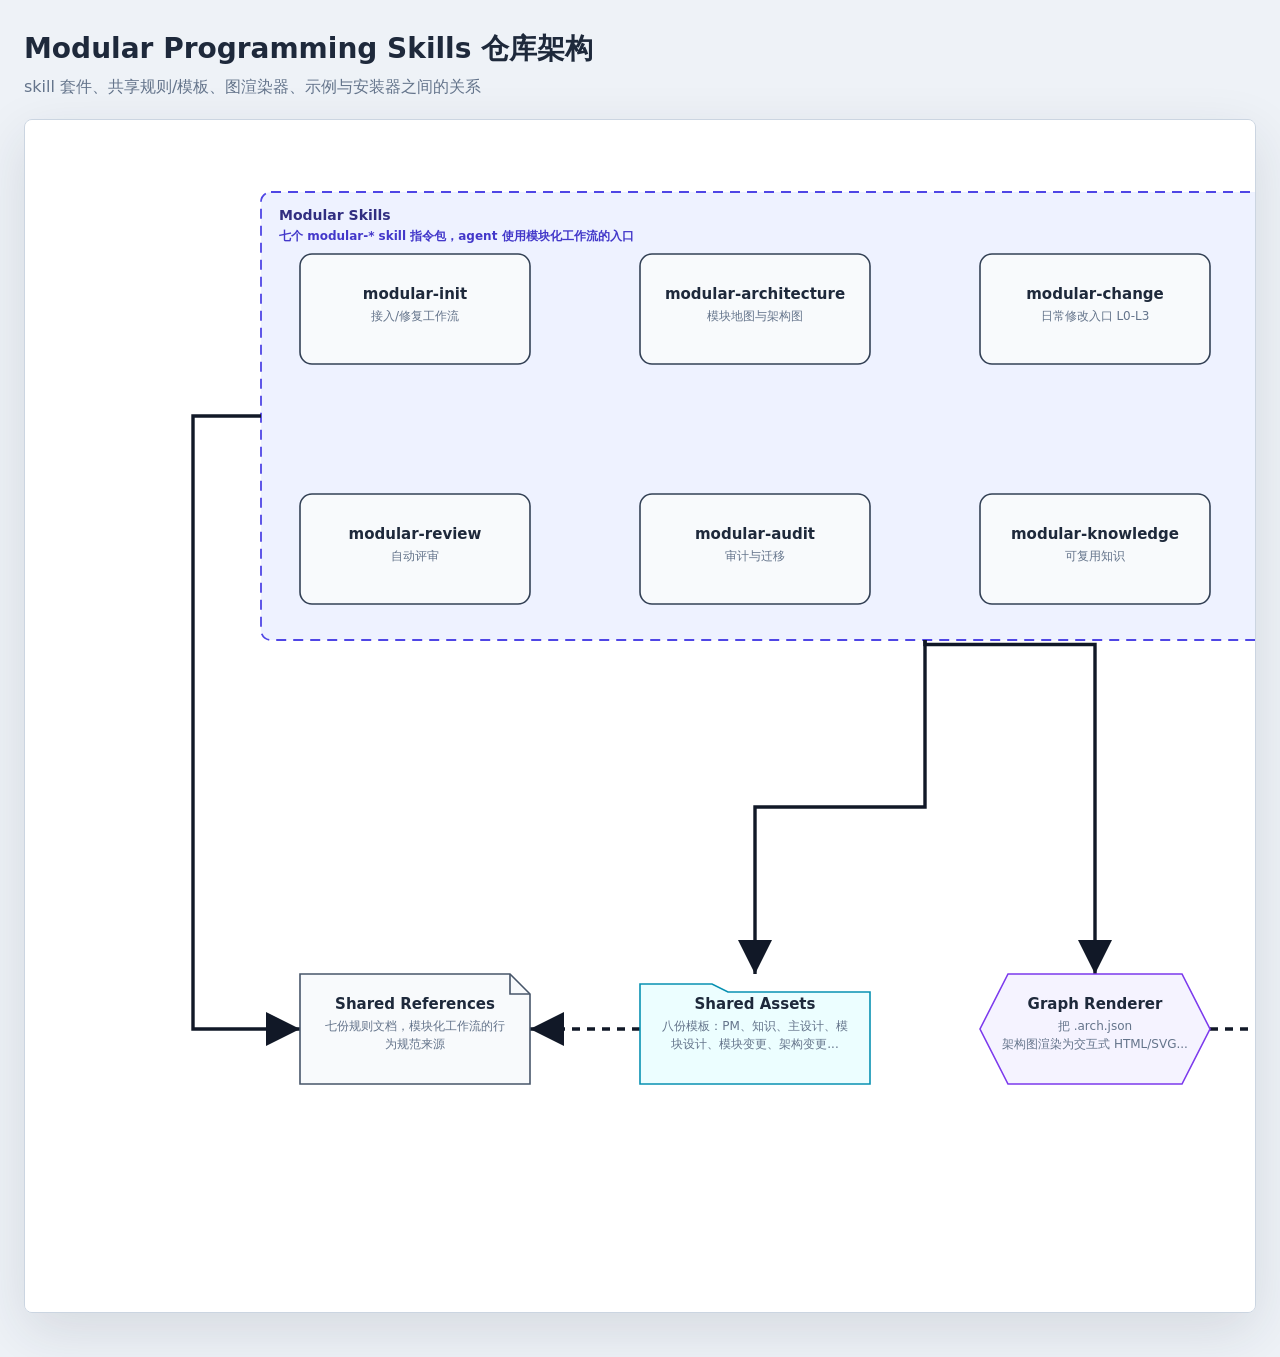
==== PM/skills/architecture/rendered/current-project-architecture.html @ ddc60a47 "chore: ensure .gitignore" ====
<!doctype html>
<html lang="zh-CN">
  <head>
    <meta charset="utf-8">
    <meta name="viewport" content="width=device-width, initial-scale=1">
    <title>Modular Programming Skills 仓库架构</title>
    <style>
      :root {
        color-scheme: light;
        --ink: #1e293b;
        --muted: #64748b;
        --line: #111827;
        --paper: #ffffff;
        --warning-bg: #fff7ed;
        --warning-line: #fb923c;
      }
      body {
        margin: 0;
        font-family: Inter, ui-sans-serif, system-ui, -apple-system, BlinkMacSystemFont, "Segoe UI", sans-serif;
        background: #eef2f7;
        color: var(--ink);
      }
      main {
        max-width: none;
        margin: 0 auto;
        padding: 32px 24px 44px;
      }
      header {
        max-width: 1120px;
        margin-bottom: 20px;
      }
      h1 {
        margin: 0 0 8px;
        font-size: 28px;
        line-height: 1.2;
        letter-spacing: 0;
      }
      p {
        margin: 0;
        color: var(--muted);
        line-height: 1.6;
      }
      .canvas {
        overflow: auto;
        background: var(--paper);
        border: 1px solid #cbd5e1;
        border-radius: 8px;
        box-shadow: 0 18px 55px rgba(30, 41, 59, 0.12);
      }
      .diagram {
        display: block;
        width: 100%;
        height: auto;
      }
      .node-shape {
        stroke-width: 1.6;
      }
      .node-link,
      .group-link {
        cursor: pointer;
        text-decoration: none;
      }
      .node-link:hover .node-shape,
      .node-link:focus .node-shape,
      .group-link:hover .group-shape,
      .group-link:focus .group-shape {
        stroke-width: 2.6;
      }
      .node-line {
        fill: none;
        stroke-width: 1.6;
      }
      .group-shape {
        fill: #eef2ff;
        stroke: #4f46e5;
        stroke-width: 1.8;
        stroke-dasharray: 10 7;
      }
      .group-title {
        fill: #312e81;
        font-size: 14px;
        font-weight: 800;
      }
      .group-description {
        fill: #4338ca;
        font-size: 12px;
        font-weight: 600;
      }
      .node-title {
        fill: var(--ink);
        font-size: 15px;
        font-weight: 700;
      }
      .node-description {
        fill: var(--muted);
        font-size: 12px;
      }
      .relation-line {
        fill: none;
        stroke: var(--line);
        stroke-width: 2.8;
      }
      .relation-line-inner {
        stroke-width: 1.5;
      }
      .relation-line-outer {
        stroke-width: 3.4;
      }
      .relation-hitbox {
        fill: none;
        stroke: transparent;
        stroke-width: 18;
        pointer-events: stroke;
        cursor: help;
      }
      .relation-hover-line {
        fill: none;
        stroke: var(--line);
        stroke-width: 4.4;
        opacity: 0;
        pointer-events: none;
      }
      .relation-hover-line-inner {
        stroke-width: 2.2;
      }
      .relation-hover-line-outer {
        stroke-width: 5.2;
      }
      .relation-hover:hover .relation-hover-line {
        opacity: 0.75;
      }
      .relation-bubble {
        opacity: 0;
        transition: opacity 120ms ease;
        pointer-events: none;
      }
      .relation-hover:hover .relation-bubble {
        opacity: 1;
      }
      .relation-bubble-box {
        fill: #ffffff;
        stroke: #94a3b8;
        stroke-width: 1;
      }
      .relation-bubble-text {
        fill: #0f172a;
        font-size: 12px;
        font-weight: 650;
        pointer-events: none;
      }
      .arrow { fill: var(--line); }
      .warnings {
        margin-top: 18px;
        padding: 12px 14px;
        border-left: 4px solid var(--warning-line);
        background: var(--warning-bg);
        border-radius: 6px;
      }
      .warnings h2 {
        margin: 0 0 8px;
        font-size: 15px;
      }
      .warnings ul {
        margin: 0;
        padding-left: 20px;
      }
    </style>
  </head>
  <body>
    <main>
      <header>
        <h1>Modular Programming Skills 仓库架构</h1>
        <p>skill 套件、共享规则/模板、图渲染器、示例与安装器之间的关系</p>
      </header>
      <section class="canvas">
        <svg class="diagram" style="min-width: 2435px;" viewBox="-200 -9 2435 1192" role="img" aria-labelledby="diagram-title diagram-desc">
  <title id="diagram-title">Modular Programming Skills 仓库架构</title>
  <desc id="diagram-desc">skill 套件、共享规则/模板、图渲染器、示例与安装器之间的关系</desc>
  <defs>
    <style>
      .node-shape { stroke-width: 1.6; }
      .node-link,
      .group-link {
        cursor: pointer;
        text-decoration: none;
      }
      .node-link:hover .node-shape,
      .node-link:focus .node-shape,
      .group-link:hover .group-shape,
      .group-link:focus .group-shape {
        stroke-width: 2.6;
      }
      .node-line {
        fill: none;
        stroke-width: 1.6;
      }
      .group-shape {
        fill: #eef2ff;
        stroke: #4f46e5;
        stroke-width: 1.8;
        stroke-dasharray: 10 7;
      }
      .group-title {
        fill: #312e81;
        font-size: 14px;
        font-weight: 800;
      }
      .group-description {
        fill: #4338ca;
        font-size: 12px;
        font-weight: 600;
      }
      .node-title {
        fill: #1e293b;
        font-size: 15px;
        font-weight: 700;
      }
      .node-description {
        fill: #64748b;
        font-size: 12px;
      }
      .relation-line {
        fill: none;
        stroke: #111827;
        stroke-width: 2.8;
      }
      .relation-line-inner {
        stroke-width: 1.5;
      }
      .relation-line-outer {
        stroke-width: 3.4;
      }
      .relation-hitbox {
        fill: none;
        stroke: transparent;
        stroke-width: 18;
        pointer-events: stroke;
        cursor: help;
      }
      .relation-hover-line {
        fill: none;
        stroke: #111827;
        stroke-width: 4.4;
        opacity: 0;
        pointer-events: none;
      }
      .relation-hover-line-inner {
        stroke-width: 2.2;
      }
      .relation-hover-line-outer {
        stroke-width: 5.2;
      }
      .relation-hover:hover .relation-hover-line {
        opacity: 0.75;
      }
      .relation-bubble {
        opacity: 0;
        transition: opacity 120ms ease;
        pointer-events: none;
      }
      .relation-hover:hover .relation-bubble {
        opacity: 1;
      }
      .relation-bubble-box {
        fill: #ffffff;
        stroke: #94a3b8;
        stroke-width: 1;
      }
      .relation-bubble-text {
        fill: #0f172a;
        font-size: 12px;
        font-weight: 650;
        pointer-events: none;
      }
      .arrow { fill: #111827; }
    </style>
    <marker id="arrow-inner" viewBox="0 0 10 10" refX="10" refY="5" markerWidth="6" markerHeight="6" orient="auto-start-reverse">
      <path d="M 0 0 L 10 5 L 0 10 z" class="arrow" />
    </marker>
    <marker id="arrow-outer" viewBox="0 0 10 10" refX="10" refY="5" markerWidth="10" markerHeight="10" orient="auto-start-reverse">
      <path d="M 0 0 L 10 5 L 0 10 z" class="arrow" />
    </marker>
  </defs>
  <a class="group-link" href="../modules/modular-skills.md" target="_blank">
<g class="group" data-id="modular-skills">
<title>modular-skills - /Users/zyc/notes/PM/skills/architecture/modules/modular-skills.md</title>
<rect x="36.0" y="63.0" width="1328.0" height="448.0" rx="10" class="group-shape" />
<text x="54.0" y="91.0" class="group-title" text-anchor="start">Modular Skills</text>
<text x="54.0" y="111.0" class="group-description" text-anchor="start">七个 modular-* skill 指令包，agent 使用模块化工作流的入口</text>
</g>
</a>
  <g class="relation relation-line-layer">
<path d="M 36.0 287.0 L -32.0 287.0 L -32.0 900.0 L 75.0 900.0" class="relation-line relation-line-outer" marker-end="url(#arrow-outer)" />
</g>
<g class="relation relation-line-layer">
<path d="M 700.0 511.0 L 700.0 678.0 L 530.0 678.0 L 530.0 845.0" class="relation-line relation-line-outer" marker-end="url(#arrow-outer)" />
</g>
<g class="relation relation-line-layer">
<path d="M 700.0 511.0 L 700.0 515.5 L 870.0 515.5 L 870.0 845.0" class="relation-line relation-line-outer" marker-end="url(#arrow-outer)" />
</g>
<g class="relation relation-line-layer">
<path d="M 985.0 900.0 L 1095.0 900.0" class="relation-line relation-line-outer" stroke-dasharray="8 7" marker-end="url(#arrow-outer)" />
</g>
<g class="relation relation-line-layer">
<path d="M 415.0 900.0 L 305.0 900.0" class="relation-line relation-line-outer" stroke-dasharray="8 7" marker-end="url(#arrow-outer)" />
</g>
<g class="relation relation-line-layer">
<path d="M 1775.0 180.0 L 1569.5 180.0 L 1569.5 287.0 L 1364.0 287.0" class="relation-line relation-line-outer" marker-end="url(#arrow-outer)" />
</g>
  <a class="node-link" href="../../../../../work/skills/modular-programming/modular-init/SKILL.md" target="_blank">
<g class="node" data-id="modular-init">
<title>modular-init - /Users/zyc/work/skills/modular-programming/modular-init/SKILL.md</title>
<rect x="75.0" y="125.0" width="230.0" height="110.0" rx="12" class="node-shape" style="fill: #f8fafc; stroke: #334155;" />
<text x="190.0" y="170.0" class="node-title" text-anchor="middle">modular-init</text>
<text x="190.0" y="191.0" class="node-description" text-anchor="middle">接入/修复工作流</text>
</g>
</a>
<a class="node-link" href="../../../../../work/skills/modular-programming/modular-architecture/SKILL.md" target="_blank">
<g class="node" data-id="modular-architecture">
<title>modular-architecture - /Users/zyc/work/skills/modular-programming/modular-architecture/SKILL.md</title>
<rect x="415.0" y="125.0" width="230.0" height="110.0" rx="12" class="node-shape" style="fill: #f8fafc; stroke: #334155;" />
<text x="530.0" y="170.0" class="node-title" text-anchor="middle">modular-architecture</text>
<text x="530.0" y="191.0" class="node-description" text-anchor="middle">模块地图与架构图</text>
</g>
</a>
<a class="node-link" href="../../../../../work/skills/modular-programming/modular-change/SKILL.md" target="_blank">
<g class="node" data-id="modular-change">
<title>modular-change - /Users/zyc/work/skills/modular-programming/modular-change/SKILL.md</title>
<rect x="755.0" y="125.0" width="230.0" height="110.0" rx="12" class="node-shape" style="fill: #f8fafc; stroke: #334155;" />
<text x="870.0" y="170.0" class="node-title" text-anchor="middle">modular-change</text>
<text x="870.0" y="191.0" class="node-description" text-anchor="middle">日常修改入口 L0-L3</text>
</g>
</a>
<a class="node-link" href="../../../../../work/skills/modular-programming/modular-status/SKILL.md" target="_blank">
<g class="node" data-id="modular-status">
<title>modular-status - /Users/zyc/work/skills/modular-programming/modular-status/SKILL.md</title>
<rect x="1095.0" y="125.0" width="230.0" height="110.0" rx="12" class="node-shape" style="fill: #f8fafc; stroke: #334155;" />
<text x="1210.0" y="170.0" class="node-title" text-anchor="middle">modular-status</text>
<text x="1210.0" y="191.0" class="node-description" text-anchor="middle">PM 记录</text>
</g>
</a>
<a class="node-link" href="../../../../../work/skills/modular-programming/modular-review/SKILL.md" target="_blank">
<g class="node" data-id="modular-review">
<title>modular-review - /Users/zyc/work/skills/modular-programming/modular-review/SKILL.md</title>
<rect x="75.0" y="365.0" width="230.0" height="110.0" rx="12" class="node-shape" style="fill: #f8fafc; stroke: #334155;" />
<text x="190.0" y="410.0" class="node-title" text-anchor="middle">modular-review</text>
<text x="190.0" y="431.0" class="node-description" text-anchor="middle">自动评审</text>
</g>
</a>
<a class="node-link" href="../../../../../work/skills/modular-programming/modular-audit/SKILL.md" target="_blank">
<g class="node" data-id="modular-audit">
<title>modular-audit - /Users/zyc/work/skills/modular-programming/modular-audit/SKILL.md</title>
<rect x="415.0" y="365.0" width="230.0" height="110.0" rx="12" class="node-shape" style="fill: #f8fafc; stroke: #334155;" />
<text x="530.0" y="410.0" class="node-title" text-anchor="middle">modular-audit</text>
<text x="530.0" y="431.0" class="node-description" text-anchor="middle">审计与迁移</text>
</g>
</a>
<a class="node-link" href="../../../../../work/skills/modular-programming/modular-knowledge/SKILL.md" target="_blank">
<g class="node" data-id="modular-knowledge">
<title>modular-knowledge - /Users/zyc/work/skills/modular-programming/modular-knowledge/SKILL.md</title>
<rect x="755.0" y="365.0" width="230.0" height="110.0" rx="12" class="node-shape" style="fill: #f8fafc; stroke: #334155;" />
<text x="870.0" y="410.0" class="node-title" text-anchor="middle">modular-knowledge</text>
<text x="870.0" y="431.0" class="node-description" text-anchor="middle">可复用知识</text>
</g>
</a>
<a class="node-link" href="../modules/installer.md" target="_blank">
<g class="node" data-id="installer">
<title>installer - /Users/zyc/notes/PM/skills/architecture/modules/installer.md</title>
<polygon points="1803.0,125.0 1977.0,125.0 2005.0,180.0 1977.0,235.0 1803.0,235.0 1775.0,180.0" class="node-shape" style="fill: #f5f3ff; stroke: #7c3aed;" />
<text x="1890.0" y="160.0" class="node-title" text-anchor="middle">Installer</text>
<text x="1890.0" y="181.0" class="node-description" text-anchor="middle">把 skill 套件 rsync 到各 agent</text>
<text x="1890.0" y="199.0" class="node-description" text-anchor="middle">skills 目录并清理 legacy 名称</text>
</g>
</a>
<a class="node-link" href="../modules/shared-references.md" target="_blank">
<g class="node" data-id="shared-references">
<title>shared-references - /Users/zyc/notes/PM/skills/architecture/modules/shared-references.md</title>
<path d="M 75.0 845.0 H 285.0 L 305.0 865.0 V 955.0 H 75.0 Z" class="node-shape" style="fill: #f8fafc; stroke: #475569;" />
<path d="M 285.0 845.0 V 865.0 H 305.0" class="node-line" style="stroke: #475569;" />
<text x="190.0" y="880.0" class="node-title" text-anchor="middle">Shared References</text>
<text x="190.0" y="901.0" class="node-description" text-anchor="middle">七份规则文档，模块化工作流的行</text>
<text x="190.0" y="919.0" class="node-description" text-anchor="middle">为规范来源</text>
</g>
</a>
<a class="node-link" href="../modules/shared-assets.md" target="_blank">
<g class="node" data-id="shared-assets">
<title>shared-assets - /Users/zyc/notes/PM/skills/architecture/modules/shared-assets.md</title>
<path d="M 415.0 855.0 H 487.0 L 503.0 863.0 H 645.0 V 955.0 H 415.0 Z" class="node-shape" style="fill: #ecfeff; stroke: #0891b2;" />
<text x="530.0" y="880.0" class="node-title" text-anchor="middle">Shared Assets</text>
<text x="530.0" y="901.0" class="node-description" text-anchor="middle">八份模板：PM、知识、主设计、模</text>
<text x="530.0" y="919.0" class="node-description" text-anchor="middle">块设计、模块变更、架构变更...</text>
</g>
</a>
<a class="node-link" href="../modules/graph-renderer.md" target="_blank">
<g class="node" data-id="graph-renderer">
<title>graph-renderer - /Users/zyc/notes/PM/skills/architecture/modules/graph-renderer.md</title>
<polygon points="783.0,845.0 957.0,845.0 985.0,900.0 957.0,955.0 783.0,955.0 755.0,900.0" class="node-shape" style="fill: #f5f3ff; stroke: #7c3aed;" />
<text x="870.0" y="880.0" class="node-title" text-anchor="middle">Graph Renderer</text>
<text x="870.0" y="901.0" class="node-description" text-anchor="middle">把 .arch.json</text>
<text x="870.0" y="919.0" class="node-description" text-anchor="middle">架构图渲染为交互式 HTML/SVG...</text>
</g>
</a>
<a class="node-link" href="../modules/examples.md" target="_blank">
<g class="node" data-id="examples">
<title>examples - /Users/zyc/notes/PM/skills/architecture/modules/examples.md</title>
<path d="M 1095.0 855.0 H 1167.0 L 1183.0 863.0 H 1325.0 V 955.0 H 1095.0 Z" class="node-shape" style="fill: #ecfeff; stroke: #0891b2;" />
<text x="1210.0" y="880.0" class="node-title" text-anchor="middle">Examples</text>
<text x="1210.0" y="901.0" class="node-description" text-anchor="middle">可渲染的示例架构图和模块文档样</text>
<text x="1210.0" y="919.0" class="node-description" text-anchor="middle">例</text>
</g>
</a>
  <g class="relation relation-hover">
<desc>读取工作流/存储/评审/迁移/PM 维护等规则文档</desc>
<path d="M 36.0 287.0 L -32.0 287.0 L -32.0 900.0 L 75.0 900.0" class="relation-hitbox" />
<path d="M 36.0 287.0 L -32.0 287.0 L -32.0 900.0 L 75.0 900.0" class="relation-hover-line relation-hover-line-outer" />
<g class="relation-bubble">
<rect x="-127.8" y="591.5" width="191.6" height="46.0" rx="6" class="relation-bubble-box" />
<text x="-32.0" y="610.5" class="relation-bubble-text" text-anchor="middle">读取工作流/存储/评审/迁移/PM</text>
<text x="-32.0" y="625.5" class="relation-bubble-text" text-anchor="middle">维护等规则文档</text>
</g>
</g>
<g class="relation relation-hover">
<desc>初始化和设计时使用模板</desc>
<path d="M 700.0 511.0 L 700.0 678.0 L 530.0 678.0 L 530.0 845.0" class="relation-hitbox" />
<path d="M 700.0 511.0 L 700.0 678.0 L 530.0 678.0 L 530.0 845.0" class="relation-hover-line relation-hover-line-outer" />
<g class="relation-bubble">
<rect x="537.8" y="664.0" width="154.4" height="31.0" rx="6" class="relation-bubble-box" />
<text x="615.0" y="683.0" class="relation-bubble-text" text-anchor="middle">初始化和设计时使用模板</text>
</g>
</g>
<g class="relation relation-hover">
<desc>modular-architecture 调用渲染架构图</desc>
<path d="M 700.0 511.0 L 700.0 515.5 L 870.0 515.5 L 870.0 845.0" class="relation-hitbox" />
<path d="M 700.0 511.0 L 700.0 515.5 L 870.0 515.5 L 870.0 845.0" class="relation-hover-line relation-hover-line-outer" />
<g class="relation-bubble">
<rect x="799.0" y="571.5" width="142.0" height="46.0" rx="6" class="relation-bubble-box" />
<text x="870.0" y="590.5" class="relation-bubble-text" text-anchor="middle">modular-architecture</text>
<text x="870.0" y="605.5" class="relation-bubble-text" text-anchor="middle">调用渲染架构图</text>
</g>
</g>
<g class="relation relation-hover">
<desc>以示例图作为回归验证夹具</desc>
<path d="M 985.0 900.0 L 1095.0 900.0" class="relation-hitbox" />
<path d="M 985.0 900.0 L 1095.0 900.0" class="relation-hover-line relation-hover-line-outer" stroke-dasharray="8 7" />
<g class="relation-bubble">
<rect x="956.6" y="800.0" width="166.8" height="31.0" rx="6" class="relation-bubble-box" />
<text x="1040.0" y="819.0" class="relation-bubble-text" text-anchor="middle">以示例图作为回归验证夹具</text>
</g>
</g>
<g class="relation relation-hover">
<desc>模板结构与 storage-schema 保持同步</desc>
<path d="M 415.0 900.0 L 305.0 900.0" class="relation-hitbox" />
<path d="M 415.0 900.0 L 305.0 900.0" class="relation-hover-line relation-hover-line-outer" stroke-dasharray="8 7" />
<g class="relation-bubble">
<rect x="245.6" y="972.0" width="228.8" height="31.0" rx="6" class="relation-bubble-box" />
<text x="360.0" y="991.0" class="relation-bubble-text" text-anchor="middle">模板结构与 storage-schema 保持同步</text>
</g>
</g>
<g class="relation relation-hover">
<desc>rsync 套件到 agent skills 目录并清理 legacy 名称</desc>
<path d="M 1775.0 180.0 L 1569.5 180.0 L 1569.5 287.0 L 1364.0 287.0" class="relation-hitbox" />
<path d="M 1775.0 180.0 L 1569.5 180.0 L 1569.5 287.0 L 1364.0 287.0" class="relation-hover-line relation-hover-line-outer" />
<g class="relation-bubble">
<rect x="1483.0" y="212.0" width="173.0" height="46.0" rx="6" class="relation-bubble-box" />
<text x="1569.5" y="231.0" class="relation-bubble-text" text-anchor="middle">rsync 套件到 agent skills</text>
<text x="1569.5" y="246.0" class="relation-bubble-text" text-anchor="middle">目录并清理 legacy 名称</text>
</g>
</g>
</svg>
      </section>
    </main>
  </body>
</html>
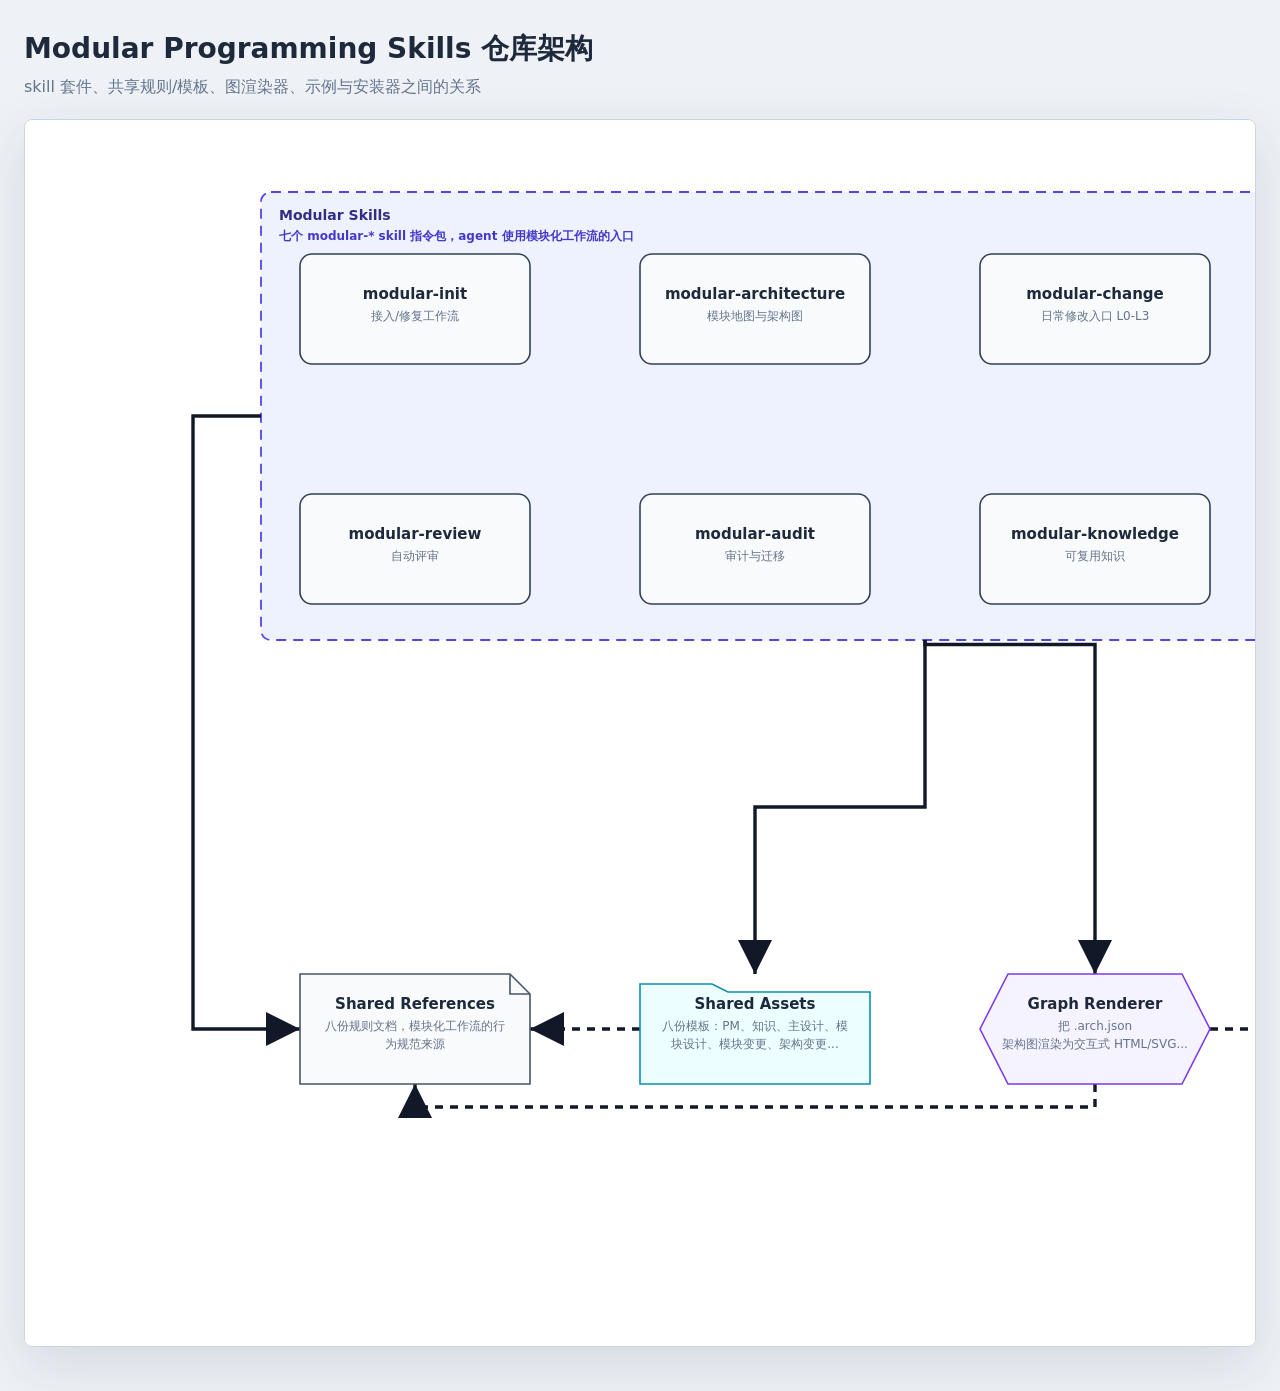
==== commit b89274cc: "chore: ensure .gitignore" ====
--- a/PM/skills/architecture/rendered/current-project-architecture.html
+++ b/PM/skills/architecture/rendered/current-project-architecture.html
@@ -173,7 +173,7 @@
         <p>skill 套件、共享规则/模板、图渲染器、示例与安装器之间的关系</p>
       </header>
       <section class="canvas">
-        <svg class="diagram" style="min-width: 2435px;" viewBox="-200 -9 2435 1192" role="img" aria-labelledby="diagram-title diagram-desc">
+        <svg class="diagram" style="min-width: 2435px;" viewBox="-200 -9 2435 1226" role="img" aria-labelledby="diagram-title diagram-desc">
   <title id="diagram-title">Modular Programming Skills 仓库架构</title>
   <desc id="diagram-desc">skill 套件、共享规则/模板、图渲染器、示例与安装器之间的关系</desc>
   <defs>
@@ -307,6 +307,9 @@
 <g class="relation relation-line-layer">
 <path d="M 1775.0 180.0 L 1569.5 180.0 L 1569.5 287.0 L 1364.0 287.0" class="relation-line relation-line-outer" marker-end="url(#arrow-outer)" />
 </g>
+<g class="relation relation-line-layer">
+<path d="M 870.0 955.0 L 870.0 978.0 L 190.0 978.0 L 190.0 955.0" class="relation-line relation-line-outer" stroke-dasharray="8 7" marker-end="url(#arrow-outer)" />
+</g>
   <a class="node-link" href="../../../../../work/skills/modular-programming/modular-init/SKILL.md" target="_blank">
 <g class="node" data-id="modular-init">
 <title>modular-init - /Users/zyc/work/skills/modular-programming/modular-init/SKILL.md</title>
@@ -378,7 +381,7 @@
 <path d="M 75.0 845.0 H 285.0 L 305.0 865.0 V 955.0 H 75.0 Z" class="node-shape" style="fill: #f8fafc; stroke: #475569;" />
 <path d="M 285.0 845.0 V 865.0 H 305.0" class="node-line" style="stroke: #475569;" />
 <text x="190.0" y="880.0" class="node-title" text-anchor="middle">Shared References</text>
-<text x="190.0" y="901.0" class="node-description" text-anchor="middle">七份规则文档，模块化工作流的行</text>
+<text x="190.0" y="901.0" class="node-description" text-anchor="middle">八份规则文档，模块化工作流的行</text>
 <text x="190.0" y="919.0" class="node-description" text-anchor="middle">为规范来源</text>
 </g>
 </a>
@@ -466,6 +469,16 @@
 <text x="1569.5" y="246.0" class="relation-bubble-text" text-anchor="middle">目录并清理 legacy 名称</text>
 </g>
 </g>
+<g class="relation relation-hover">
+<desc>实现遵循图格式规范与 module_kind 分类体系</desc>
+<path d="M 870.0 955.0 L 870.0 978.0 L 190.0 978.0 L 190.0 955.0" class="relation-hitbox" />
+<path d="M 870.0 955.0 L 870.0 978.0 L 190.0 978.0 L 190.0 955.0" class="relation-hover-line relation-hover-line-outer" stroke-dasharray="8 7" />
+<g class="relation-bubble">
+<rect x="421.8" y="990.5" width="216.4" height="46.0" rx="6" class="relation-bubble-box" />
+<text x="530.0" y="1009.5" class="relation-bubble-text" text-anchor="middle">实现遵循图格式规范与 module_kind</text>
+<text x="530.0" y="1024.5" class="relation-bubble-text" text-anchor="middle">分类体系</text>
+</g>
+</g>
 </svg>
       </section>
     </main>
